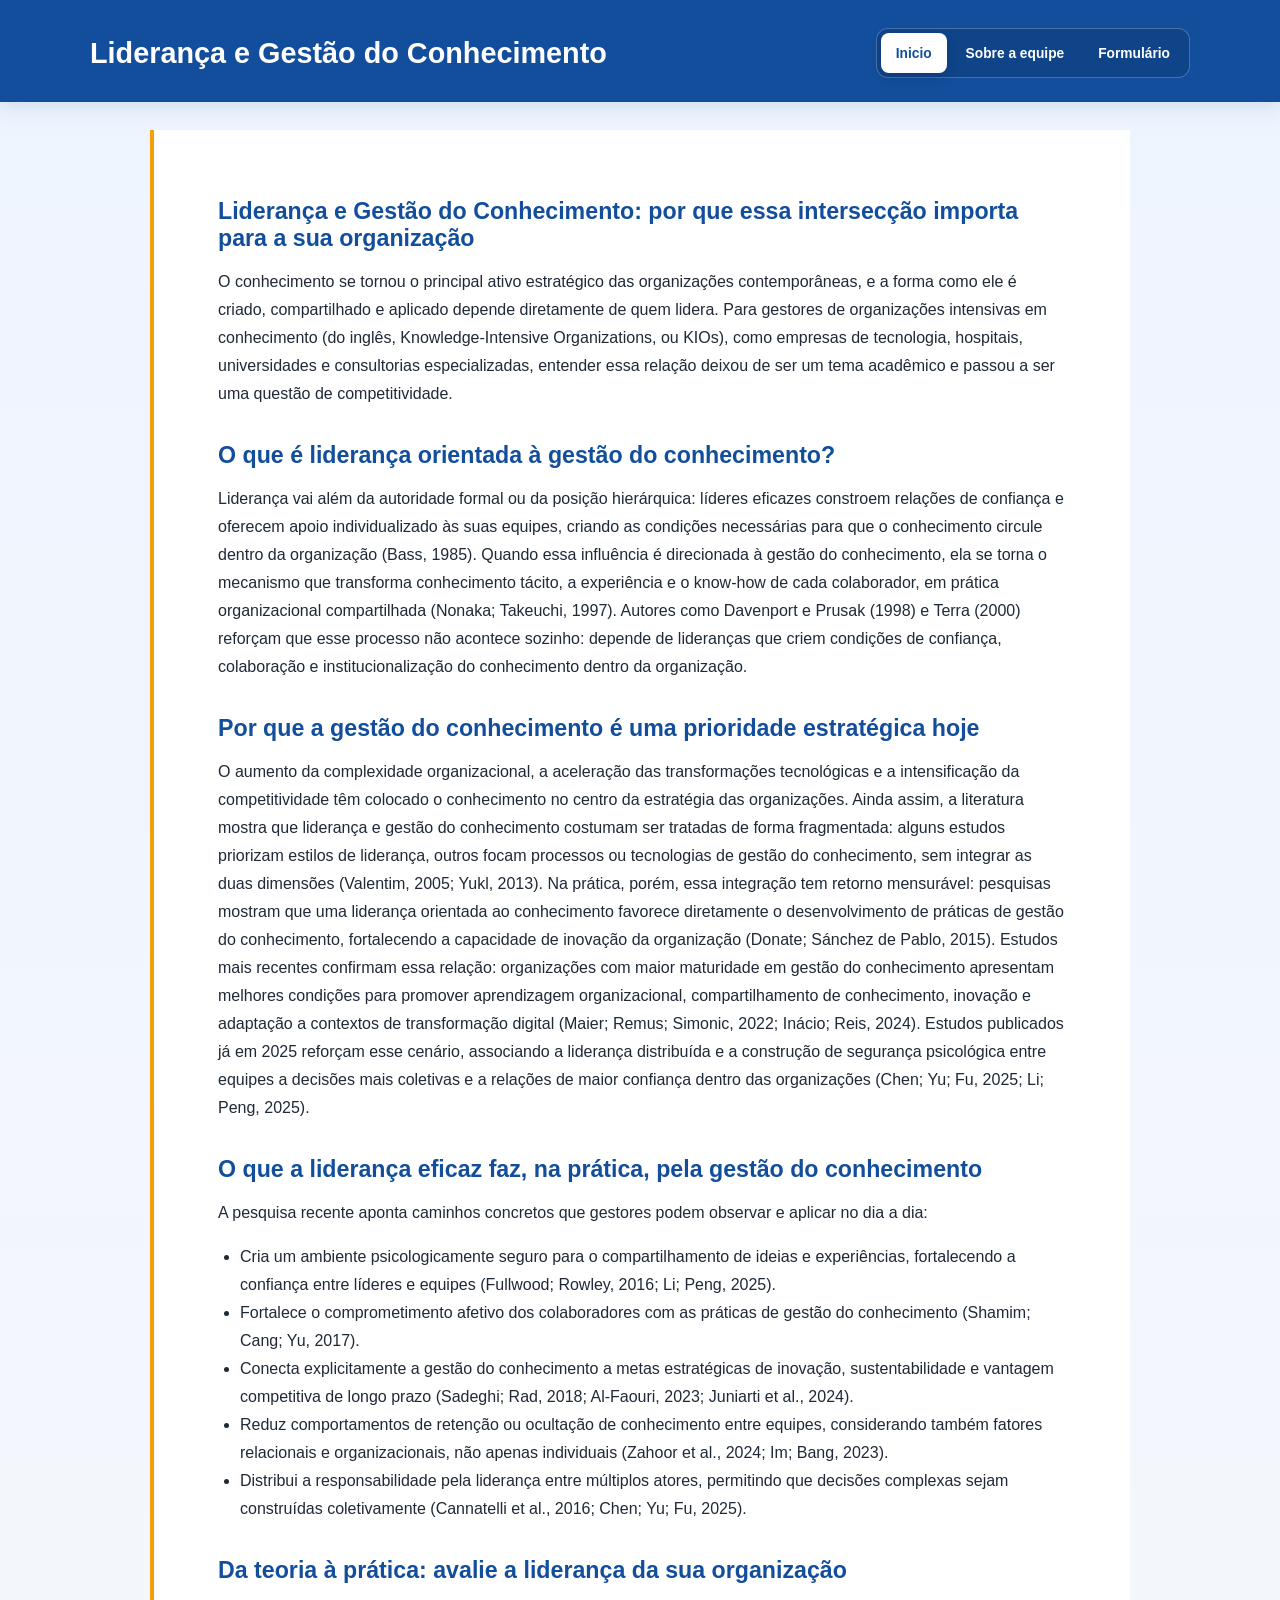
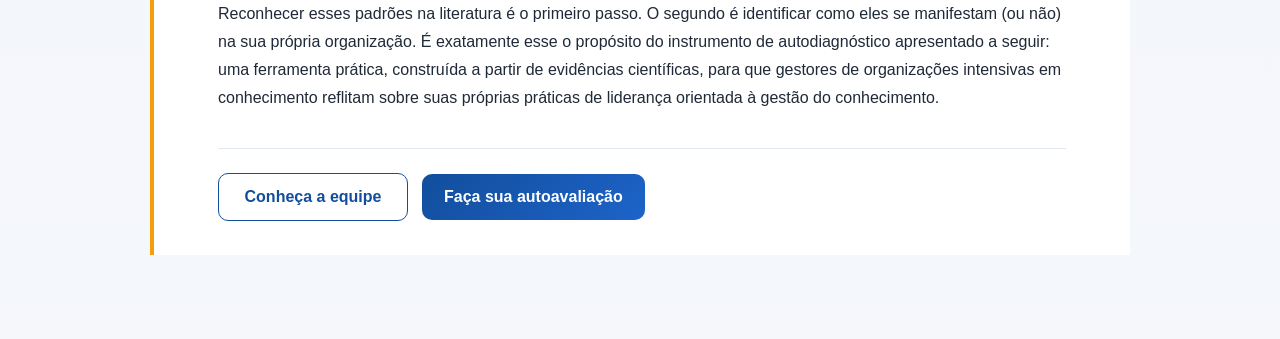
==== templates/project.html @ 9eaa8d9c "feat(app): adicionar páginas de equipe e projeto, incluir imagens e atualizar estrutura do HTML" ====
<!DOCTYPE html>
<html lang="pt-BR">
  <head>
    <meta charset="UTF-8" />
    <meta name="viewport" content="width=device-width, initial-scale=1.0" />
    <title>Inicio | Autodiagnóstico de Liderança</title>
    <link rel="stylesheet" href="/static/style.css" />
  </head>
  <body class="context-page">
    <header class="topbar">
      <div class="container topbar-row">
        <div>
          <h1>Liderança e Gestão do Conhecimento</h1>
        </div>
        <nav class="page-nav">
          <a href="/projeto" aria-current="page">Inicio</a>
          <a href="/equipe">Sobre a equipe</a>
          <a href="/autodiagnostico">Formulário</a>
        </nav>
      </div>
    </header>
    <main class="container content-main">
      <article class="content-article project-content">
        <h2>Liderança e Gestão do Conhecimento: por que essa intersecção importa para a sua organização</h2>
        <p>O conhecimento se tornou o principal ativo estratégico das organizações contemporâneas, e a forma como ele é criado, compartilhado e aplicado depende diretamente de quem lidera. Para gestores de organizações intensivas em conhecimento (do inglês, Knowledge-Intensive Organizations, ou KIOs), como empresas de tecnologia, hospitais, universidades e consultorias especializadas, entender essa relação deixou de ser um tema acadêmico e passou a ser uma questão de competitividade.</p>
        <h2>O que é liderança orientada à gestão do conhecimento?</h2>
        <p>Liderança vai além da autoridade formal ou da posição hierárquica: líderes eficazes constroem relações de confiança e oferecem apoio individualizado às suas equipes, criando as condições necessárias para que o conhecimento circule dentro da organização (Bass, 1985). Quando essa influência é direcionada à gestão do conhecimento, ela se torna o mecanismo que transforma conhecimento tácito, a experiência e o know-how de cada colaborador, em prática organizacional compartilhada (Nonaka; Takeuchi, 1997). Autores como Davenport e Prusak (1998) e Terra (2000) reforçam que esse processo não acontece sozinho: depende de lideranças que criem condições de confiança, colaboração e institucionalização do conhecimento dentro da organização.</p>
        <h2>Por que a gestão do conhecimento é uma prioridade estratégica hoje</h2>
        <p>O aumento da complexidade organizacional, a aceleração das transformações tecnológicas e a intensificação da competitividade têm colocado o conhecimento no centro da estratégia das organizações. Ainda assim, a literatura mostra que liderança e gestão do conhecimento costumam ser tratadas de forma fragmentada: alguns estudos priorizam estilos de liderança, outros focam processos ou tecnologias de gestão do conhecimento, sem integrar as duas dimensões (Valentim, 2005; Yukl, 2013). Na prática, porém, essa integração tem retorno mensurável: pesquisas mostram que uma liderança orientada ao conhecimento favorece diretamente o desenvolvimento de práticas de gestão do conhecimento, fortalecendo a capacidade de inovação da organização (Donate; Sánchez de Pablo, 2015). Estudos mais recentes confirmam essa relação: organizações com maior maturidade em gestão do conhecimento apresentam melhores condições para promover aprendizagem organizacional, compartilhamento de conhecimento, inovação e adaptação a contextos de transformação digital (Maier; Remus; Simonic, 2022; Inácio; Reis, 2024). Estudos publicados já em 2025 reforçam esse cenário, associando a liderança distribuída e a construção de segurança psicológica entre equipes a decisões mais coletivas e a relações de maior confiança dentro das organizações (Chen; Yu; Fu, 2025; Li; Peng, 2025).</p>
        <h2>O que a liderança eficaz faz, na prática, pela gestão do conhecimento</h2>
        <p>A pesquisa recente aponta caminhos concretos que gestores podem observar e aplicar no dia a dia:</p>
        <ul>
          <li>Cria um ambiente psicologicamente seguro para o compartilhamento de ideias e experiências, fortalecendo a confiança entre líderes e equipes (Fullwood; Rowley, 2016; Li; Peng, 2025).</li>
          <li>Fortalece o comprometimento afetivo dos colaboradores com as práticas de gestão do conhecimento (Shamim; Cang; Yu, 2017).</li>
          <li>Conecta explicitamente a gestão do conhecimento a metas estratégicas de inovação, sustentabilidade e vantagem competitiva de longo prazo (Sadeghi; Rad, 2018; Al-Faouri, 2023; Juniarti et al., 2024).</li>
          <li>Reduz comportamentos de retenção ou ocultação de conhecimento entre equipes, considerando também fatores relacionais e organizacionais, não apenas individuais (Zahoor et al., 2024; Im; Bang, 2023).</li>
          <li>Distribui a responsabilidade pela liderança entre múltiplos atores, permitindo que decisões complexas sejam construídas coletivamente (Cannatelli et al., 2016; Chen; Yu; Fu, 2025).</li>
        </ul>
        <h2>Da teoria à prática: avalie a liderança da sua organização</h2>
        <p>Reconhecer esses padrões na literatura é o primeiro passo. O segundo é identificar como eles se manifestam (ou não) na sua própria organização. É exatamente esse o propósito do instrumento de autodiagnóstico apresentado a seguir: uma ferramenta prática, construída a partir de evidências científicas, para que gestores de organizações intensivas em conhecimento reflitam sobre suas próprias práticas de liderança orientada à gestão do conhecimento.</p>
        <div class="page-actions">
          <a class="btn-secondary" href="/equipe">Conheça a equipe</a>
          <a class="btn-submit" href="/autodiagnostico">Faça sua autoavaliação</a>
        </div>
      </article>
    </main>
  </body>
</html>
---- static/style.css ----
:root {
  --bg: #f5f7fb;
  --panel: #ffffff;
  --primary: #124e9c;
  --primary-soft: #eaf2ff;
  --accent: #f59e0b;
  --text: #1f2937;
  --muted: #6b7280;
  --line: #dfe7f3;
}

* {
  box-sizing: border-box;
}

body {
  margin: 0;
  font-family: Arial, Helvetica, sans-serif;
  background: linear-gradient(180deg, #eef4ff 0%, var(--bg) 100%);
  color: var(--text);
}

.container {
  width: min(1100px, calc(100% - 32px));
  margin: 0 auto;
}

.topbar {
  background: var(--primary);
  color: #fff;
  padding: 28px 0 24px;
  box-shadow: 0 4px 20px rgba(18, 78, 156, 0.15);
}

.topbar h1 {
  margin: 0;
  font-size: clamp(1.8rem, 2vw, 2.5rem);
}

main {
  padding: 28px 0 60px;
}

.card {
  background: var(--panel);
  border: 1px solid var(--line);
  border-radius: 18px;
  box-shadow: 0 10px 30px rgba(15, 23, 42, 0.04);
  padding: 24px;
  margin-bottom: 24px;
}

.intro p {
  margin: 0 0 12px;
  line-height: 1.6;
  color: var(--text);
}

.dimension-block {
  padding: 26px 24px;
  border-top: 4px solid var(--primary);
}

.dimension-header {
  display: flex;
  justify-content: space-between;
  align-items: center;
  gap: 16px;
  margin-bottom: 20px;
  border-bottom: 1px solid var(--line);
  padding-bottom: 14px;
}

.dimension-header h2 {
  margin: 0;
  font-size: 1.25rem;
}

.scale-legend {
  display: flex;
  flex-wrap: wrap;
  align-items: center;
  gap: 8px 12px;
  background: var(--primary-soft);
  border: 1px solid var(--line);
  border-radius: 12px;
  padding: 12px 16px;
  margin-bottom: 22px;
  color: var(--text);
  font-size: 0.92rem;
}

.scale-legend strong {
  color: var(--primary);
}

.scale-legend span {
  white-space: nowrap;
}

.score-badge {
  background: var(--primary-soft);
  color: var(--primary);
  border-radius: 999px;
  padding: 8px 12px;
  font-weight: 700;
  font-size: 0.82rem;
}

.question-item {
  min-width: 0;
  margin: 0;
  border: 0;
  border-bottom: 1px solid var(--line);
  display: grid;
  grid-template-columns: minmax(0, 1.6fr) minmax(240px, 0.9fr);
  gap: 18px;
  align-items: center;
  padding: 16px 0;
  border-bottom: 1px solid var(--line);
}

.question-item:last-child {
  border-bottom: 0;
}

.options label {
  position: relative;
  display: flex;
  width: 100%;
  min-height: 68px;
  padding: 8px 6px;
  line-height: 1.3;
  flex-direction: column;
  align-items: center;
  justify-content: center;
  gap: 6px;
  border: 1px solid #d6e0ef;
  border-radius: 12px;
  background: linear-gradient(180deg, #ffffff 0%, #f7faff 100%);
  cursor: pointer;
  transition: border-color 0.2s ease, background 0.2s ease, transform 0.2s ease, box-shadow 0.2s ease;
}

.options {
  display: grid;
  grid-template-columns: repeat(5, minmax(0, 1fr));
  gap: 8px;
}

.options label:has(input:checked) {
  border-color: var(--primary);
  background: var(--primary);
  color: white;
  box-shadow: 0 6px 14px rgba(18, 78, 156, 0.22);
}

.options label span {
  display: grid;
  place-items: center;
  width: 24px;
  height: 24px;
  border: 1px solid #b9cbe5;
  border-radius: 50%;
  background: #edf4ff;
  color: var(--primary);
  font-size: 0.85rem;
  font-weight: 800;
}

.options label:has(input:checked) span {
  border-color: rgba(255, 255, 255, 0.7);
  background: white;
  color: var(--primary);
}

.options label:has(input:checked) small {
  color: rgba(255, 255, 255, 0.88);
}

.options input {
  position: absolute;
  width: 1px;
  height: 1px;
  opacity: 0;
}

.options label:focus-within {
  outline: 3px solid rgba(245, 158, 11, 0.35);
  outline-offset: 2px;
}

.options label:hover {
  border-color: var(--primary);
  background: var(--primary-soft);
  transform: translateY(-2px);
  box-shadow: 0 5px 12px rgba(18, 78, 156, 0.1);
}

.options label:has(input:checked):hover {
  background: var(--primary);
}

.actions {
  display: flex;
  justify-content: center;
  margin-top: 18px;
}

.survey-progress {
  position: sticky;
  top: 12px;
  z-index: 5;
  margin: 0 0 24px;
  padding: 16px 18px;
  border: 1px solid var(--line);
  border-radius: 12px;
  background: rgba(255, 255, 255, 0.96);
  box-shadow: 0 8px 20px rgba(15, 23, 42, 0.08);
  backdrop-filter: blur(8px);
}

.progress-copy {
  display: flex;
  justify-content: space-between;
  gap: 16px;
  margin-bottom: 10px;
  font-size: 0.9rem;
}

.progress-copy span {
  color: var(--muted);
}

.progress-track {
  height: 8px;
  overflow: hidden;
  border-radius: 999px;
  background: var(--primary-soft);
}

.progress-track span {
  display: block;
  width: 0;
  height: 100%;
  border-radius: inherit;
  background: var(--accent);
  transition: width 0.2s ease;
}

button {
  border: none;
  background: linear-gradient(135deg, var(--primary), #1d63c9);
  color: white;
  font-size: 1rem;
  font-weight: 700;
  border-radius: 12px;
  padding: 14px 24px;
  cursor: pointer;
  transition: transform 0.15s ease;
}

button:hover {
  transform: translateY(-1px);
}

.btn-pdf {
  background: #0f766e;
}

.btn-history {
  background: #7c3aed;
}

.result-actions {
  display: flex;
  gap: 12px;
  align-items: center;
}

.results-header {
  display: flex;
  justify-content: space-between;
  align-items: center;
  gap: 16px;
  margin-bottom: 18px;
}

.results-grid {
  display: grid;
  grid-template-columns: repeat(auto-fit, minmax(220px, 1fr));
  gap: 18px;
}

.result-item {
  display: flex;
  flex-direction: column;
  gap: 6px;
  background: #f8fbff;
  border: 1px solid var(--line);
  border-radius: 12px;
  padding: 18px;
}

.result-item .label {
  font-size: 0.82rem;
  color: var(--muted);
}

.result-item strong {
  font-size: 1.7rem;
  color: var(--primary);
}

.result-item small {
  font-size: 0.85rem;
  color: #0f172a;
}

.recommendations ul {
  margin: 0;
  padding-left: 20px;
  display: grid;
  gap: 12px;
  line-height: 1.6;
}

.history-card {
  margin-top: 12px;
}

.hidden {
  display: none;
}

.history-list {
  display: grid;
  gap: 12px;
}

.history-item {
  border: 1px solid var(--line);
  border-radius: 12px;
  padding: 14px 16px;
  background: #f8fafc;
}

.history-date {
  font-weight: 700;
  margin-bottom: 8px;
  color: var(--primary);
}

/* Estilos para referências */
.referencia {
  display: block;
  font-size: 0.75rem;
  color: var(--muted);
  margin-top: 4px;
  font-style: italic;
}

/* Estilos para mensagens de erro */
.error-message {
  position: fixed;
  top: 20px;
  left: 50%;
  transform: translateX(-50%);
  background: #dc2626;
  color: white;
  padding: 16px 24px;
  border-radius: 8px;
  box-shadow: 0 4px 12px rgba(220, 38, 38, 0.3);
  z-index: 9999;
  font-weight: 500;
  animation: slideDown 0.3s ease-out;
}

@keyframes slideDown {
  from {
    opacity: 0;
    transform: translateX(-50%) translateY(-20px);
  }
  to {
    opacity: 1;
    transform: translateX(-50%) translateY(0);
  }
}

/* Melhorias responsivas */
@media (max-width: 768px) {
  .question-item {
    grid-template-columns: 1fr;
  }

  .options {
    grid-template-columns: repeat(5, 1fr);
    gap: 5px;
  }

  .options label {
    min-height: 62px;
    padding: 6px 3px;
    font-size: 0.78rem;
  }

  .options label small {
    font-size: 0.62rem;
  }

  .result-actions {
    flex-direction: column;
  }

  button {
    padding: 12px 20px;
    font-size: 0.95rem;
  }

  .results-grid {
    grid-template-columns: 1fr;
  }

  .dimension-header {
    flex-direction: column;
    align-items: flex-start;
  }
}

/* Classe para texto vazio */
.empty-history {
  text-align: center;
  color: var(--muted);
  padding: 20px;
  font-style: italic;
}

.history-item ul {
  margin: 0;
  padding-left: 18px;
  display: grid;
  gap: 6px;
}

.empty-history {
  margin: 0;
  color: var(--muted);
}

.print-report {
  display: none;
}

.print-report h1 {
  margin: 0 0 28px;
  color: #124e9c;
  font-size: 1.8rem;
}

.print-report canvas {
  display: block;
  width: 100%;
  max-width: 720px;
  height: auto;
  margin: 0 auto 28px;
}

.print-report .suggestion {
  border-bottom: 1px solid #dfe7f3;
  padding: 12px 0;
  page-break-inside: avoid;
}

.print-report .suggestion h3 {
  margin: 0 0 6px;
}

@media (max-width: 720px) {
  .question-item {
    grid-template-columns: 1fr;
  }

  .dimension-header,
  .results-header,
  .result-actions {
    flex-direction: column;
    align-items: flex-start;
  }
}

@media print {
  body {
    background: white;
  }

  .topbar,
  .survey-form,
  .results-panel,
  .recommendations,
  .history-card {
    display: none !important;
  }

  .content-main,
  .container,
  .form-session {
    width: 100%;
    max-width: none;
    margin: 0;
    padding: 0;
  }

  .print-report {
    display: block;
    color: #1f2937;
  }
}

.topbar-row {
  display: flex;
  justify-content: space-between;
  align-items: center;
  gap: 24px;
}

.eyebrow {
  margin: 0 0 8px;
  color: var(--accent);
  font-size: 0.76rem;
  font-weight: 800;
  letter-spacing: 0.08em;
  text-transform: uppercase;
}

.back-link {
  color: white;
  font-weight: 700;
  text-decoration: none;
  white-space: nowrap;
}

.page-nav {
  display: flex;
  flex-shrink: 0;
  gap: 4px;
  padding: 4px;
  border: 1px solid rgba(255, 255, 255, 0.24);
  border-radius: 12px;
  background: rgba(0, 0, 0, 0.12);
}

.page-nav a {
  display: inline-flex;
  align-items: center;
  justify-content: center;
  min-height: 40px;
  padding: 0 15px;
  border-radius: 8px;
  color: white;
  font-size: 0.86rem;
  font-weight: 700;
  text-decoration: none;
  transition: background 0.15s ease, color 0.15s ease, transform 0.15s ease;
}

.page-nav a:hover {
  background: rgba(255, 255, 255, 0.14);
  transform: translateY(-1px);
}

.page-nav a[aria-current="page"] {
  background: #fff;
  color: var(--primary);
  box-shadow: 0 4px 12px rgba(15, 23, 42, 0.16);
}

.session {
  padding: 48px 0;
  scroll-margin-top: 20px;
}

.session > h2 {
  margin: 0 0 24px;
  color: var(--primary);
  font-size: clamp(1.7rem, 4vw, 2.5rem);
}

.project-session {
  padding-top: 56px;
}

.project-session > .btn-submit {
  margin-top: 8px;
}

.page-actions {
  display: flex;
  flex-wrap: wrap;
  gap: 14px;
  align-items: center;
  margin-top: 36px;
  padding-top: 24px;
  border-top: 1px solid var(--line);
}

.page-actions a {
  min-width: 190px;
  padding: 14px 22px;
  border-radius: 10px;
  text-align: center;
  transition: transform 0.15s ease, box-shadow 0.15s ease;
}

.page-actions a:hover {
  transform: translateY(-2px);
  box-shadow: 0 8px 18px rgba(15, 23, 42, 0.12);
}

.section-lead {
  max-width: 680px;
  line-height: 1.7;
}

.team-session {
  border-top: 1px solid var(--line);
  border-bottom: 1px solid var(--line);
}

.team-grid {
  display: grid;
  gap: 20px;
  margin-top: 32px;
}

.team-member {
  display: grid;
  grid-template-columns: 150px minmax(0, 1fr);
  align-items: center;
  gap: 28px;
  padding: 28px;
  border: 1px solid var(--line);
  border-radius: 4px;
  background: var(--panel);
}

.team-member h3 {
  margin: 16px 0 4px;
  color: var(--primary);
}

.team-member h2 {
  margin: 0 0 6px;
  color: var(--primary);
  font-size: 1.45rem;
}

.team-member p {
  margin: 0;
  color: var(--muted);
}

.member-role {
  font-size: 1.05rem;
  margin-bottom: 18px !important;
}

.member-bio {
  max-width: 670px;
  line-height: 1.55;
}

[contenteditable="true"] {
  outline: 2px dashed transparent;
  outline-offset: 4px;
  transition: outline-color 0.15s ease;
}

[contenteditable="true"]:hover,
[contenteditable="true"]:focus {
  outline-color: var(--accent);
}

.portrait {
  display: grid;
  place-items: center;
  width: min(100%, 180px);
  aspect-ratio: 1;
  margin: 0;
  overflow: hidden;
  border: 2px dashed var(--primary);
  border-radius: 50%;
  background: var(--primary-soft);
  color: var(--primary);
  cursor: pointer;
  font-size: 0.85rem;
  font-weight: 700;
  text-align: center;
}

.member-social {
  display: flex;
  gap: 10px;
  margin-top: 20px;
}

.member-social a {
  display: inline-grid;
  place-items: center;
  width: 40px;
  height: 40px;
  border: 1px solid #7b8794;
  border-radius: 50%;
  color: #7b8794;
  font-size: 0.78rem;
  font-weight: 700;
  text-decoration: none;
  transition: background 0.15s ease, color 0.15s ease;
}

.member-social a:hover {
  background: var(--primary);
  border-color: var(--primary);
  color: white;
}

.portrait input {
  position: absolute;
  width: 1px;
  height: 1px;
  opacity: 0;
}

.portrait.has-image {
  border-style: solid;
  background-position: center;
  background-size: cover;
}

.portrait.has-image span {
  display: none;
}

.content-main {
  max-width: 980px;
}

.content-article {
  background: var(--panel);
  border-left: 4px solid var(--accent);
  padding: 34px clamp(22px, 5vw, 64px);
  margin-bottom: 24px;
}

.content-article h2 {
  margin: 34px 0 12px;
  color: var(--primary);
  font-size: 1.45rem;
}

.content-article p,
.content-article li {
  line-height: 1.75;
}

.content-article ul {
  padding-left: 22px;
}

.cta-wrap {
  margin: 38px 0 0;
  text-align: center;
}

.btn-submit {
  display: inline-block;
  background: linear-gradient(135deg, var(--primary), #1d63c9);
  color: white;
  font-weight: 700;
  text-decoration: none;
}

button:disabled {
  cursor: not-allowed;
  opacity: 0.5;
  transform: none;
}

.btn-secondary {
  background: transparent;
  border: 1px solid var(--primary);
  color: var(--primary);
  font-weight: 700;
  text-decoration: none;
}

.question-item legend {
  display: block;
  width: 100%;
  line-height: 1.55;
}

.question-item legend small {
  display: block;
  margin-top: 8px;
  color: var(--muted);
  font-size: 0.78rem;
  font-style: italic;
  font-weight: normal;
}

.results-layout {
  display: grid;
  grid-template-columns: minmax(0, 1fr) minmax(320px, 0.9fr);
  align-items: center;
  gap: 24px;
}

.radar-wrap {
  min-width: 0;
  text-align: center;
}

.radar-wrap canvas {
  display: block;
  width: 100%;
  height: auto;
}

.notice {
  margin-top: 20px;
  border-left: 4px solid var(--accent);
  background: #fff7e8;
  padding: 16px 18px;
  line-height: 1.6;
}

.notice p {
  margin-bottom: 0;
}

.suggestion {
  border-top: 1px solid var(--line);
  padding: 18px 0;
}

.suggestion h3 {
  margin: 0 0 8px;
  color: var(--primary);
  font-size: 1rem;
}

.suggestion p {
  margin: 0;
  line-height: 1.6;
}

.references-block {
  margin: 24px 0 48px;
  background: var(--panel);
  border: 1px solid var(--line);
  padding: 18px 22px;
}

.references-block summary {
  color: var(--primary);
  cursor: pointer;
  font-weight: 800;
}

.references-block ol {
  display: grid;
  gap: 10px;
  line-height: 1.5;
  padding-left: 22px;
}

@media (max-width: 720px) {
  .topbar-row,
  .results-layout {
    display: block;
  }

  .page-nav {
    width: 100%;
    margin-top: 18px;
  }

  .page-nav a {
    flex: 1;
    padding: 0 8px;
    font-size: 0.8rem;
  }

  .back-link {
    display: inline-block;
    margin-top: 18px;
  }

  .radar-wrap {
    margin-top: 24px;
  }

  .team-grid {
    grid-template-columns: 1fr;
  }

  .team-member {
    grid-template-columns: 1fr;
    gap: 20px;
  }

  .portrait {
    margin: 0 auto;
  }
}
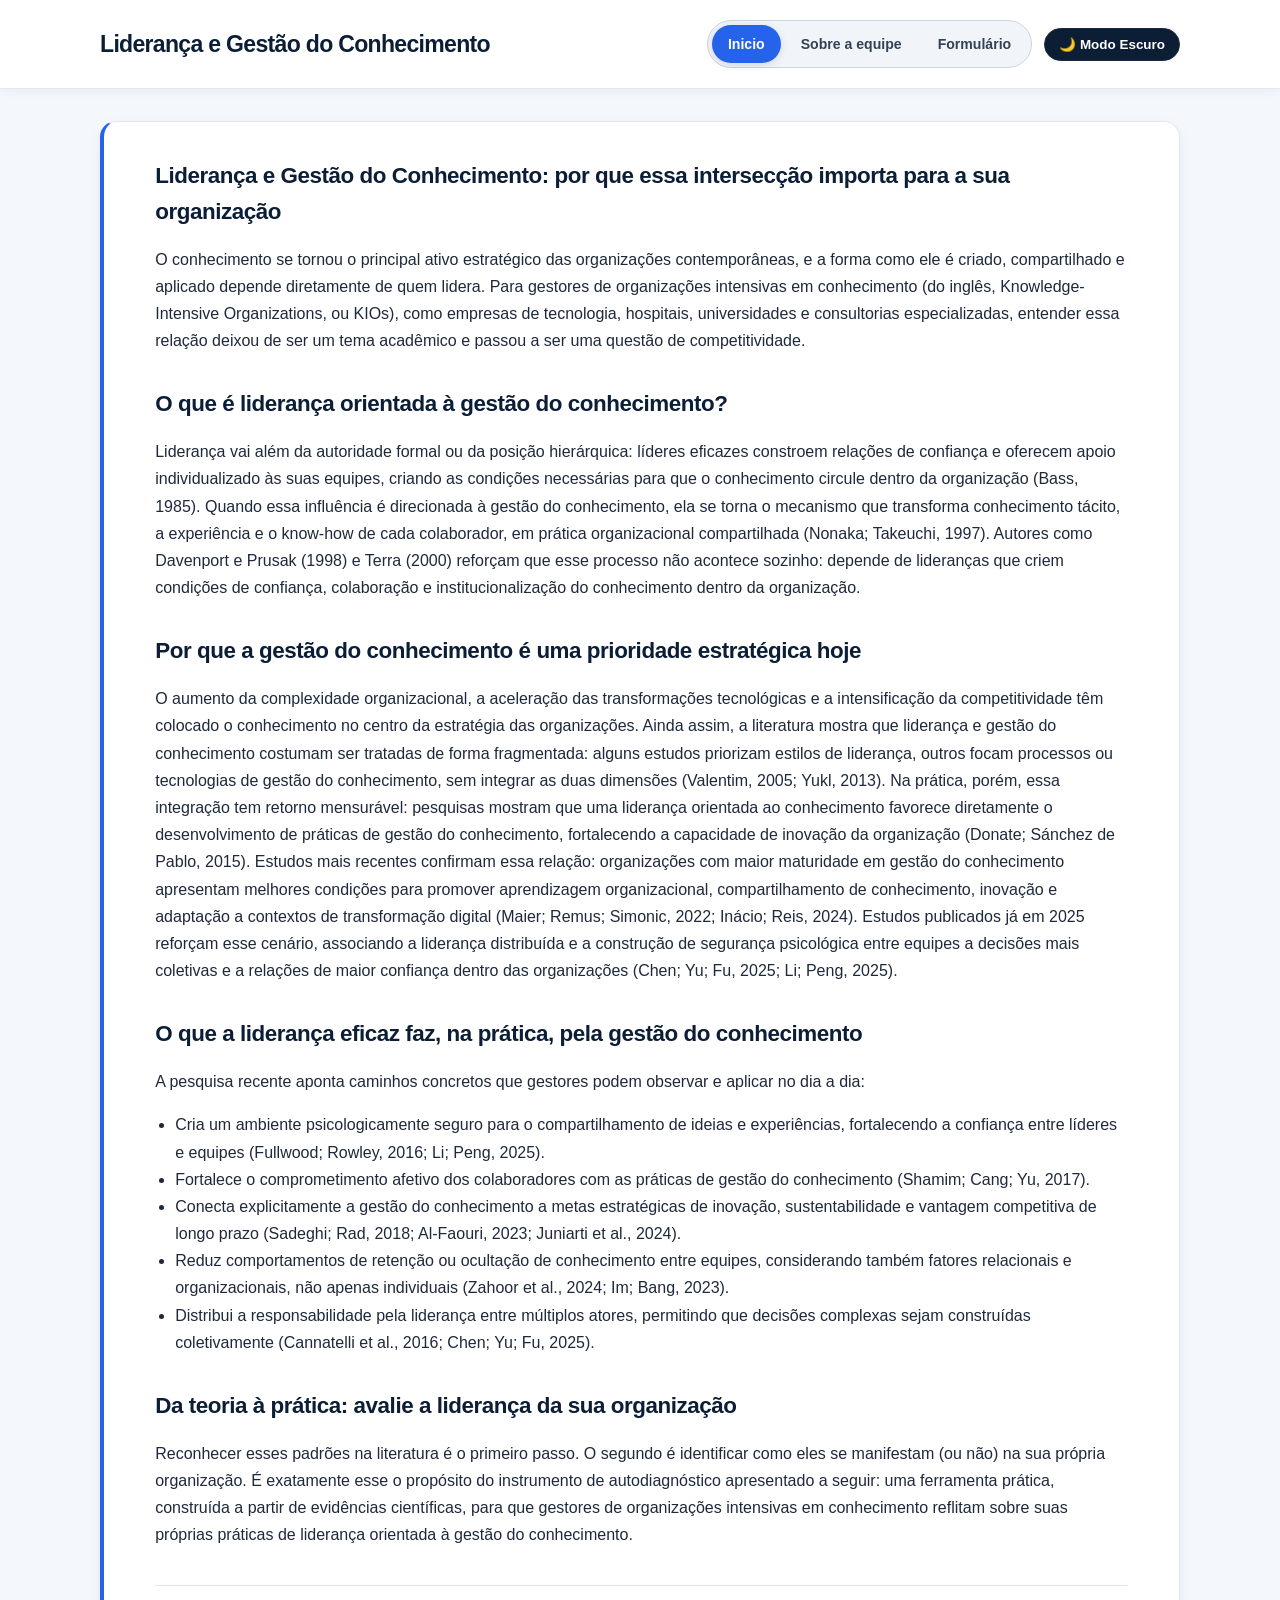
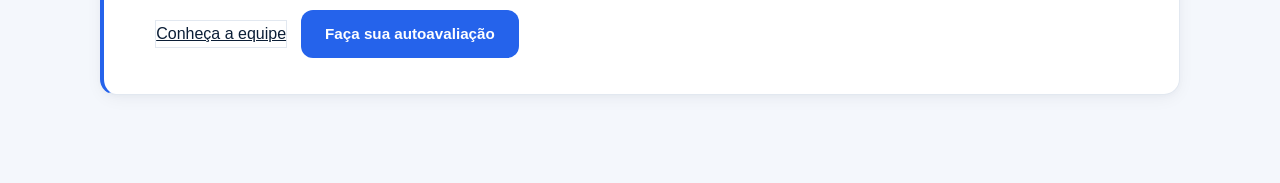
==== commit c4b33ec0: "feat: implement site-wide theme toggle and add UI documentation for styling and templates" ====
--- a/templates/project.html
+++ b/templates/project.html
@@ -4,7 +4,19 @@
     <meta charset="UTF-8" />
     <meta name="viewport" content="width=device-width, initial-scale=1.0" />
     <title>Inicio | Autodiagnóstico de Liderança</title>
+    <link rel="preconnect" href="https://fonts.googleapis.com">
+    <link rel="preconnect" href="https://fonts.gstatic.com" crossorigin>
     <link rel="stylesheet" href="/static/style.css" />
+    <script>
+      (function() {
+        var savedTheme = localStorage.getItem('theme');
+        if (savedTheme) {
+          document.documentElement.setAttribute('data-theme', savedTheme);
+        } else if (window.matchMedia && window.matchMedia('(prefers-color-scheme: dark)').matches) {
+          document.documentElement.setAttribute('data-theme', 'dark');
+        }
+      })();
+    </script>
   </head>
   <body class="context-page">
     <header class="topbar">
@@ -12,11 +24,14 @@
         <div>
           <h1>Liderança e Gestão do Conhecimento</h1>
         </div>
-        <nav class="page-nav">
-          <a href="/projeto" aria-current="page">Inicio</a>
-          <a href="/equipe">Sobre a equipe</a>
-          <a href="/autodiagnostico">Formulário</a>
-        </nav>
+        <div class="topbar-actions">
+          <nav class="page-nav">
+            <a href="/inicio" aria-current="page">Inicio</a>
+            <a href="/equipe">Sobre a equipe</a>
+            <a href="/formulario">Formulário</a>
+          </nav>
+          <button id="themeToggle" class="theme-toggle" type="button" aria-label="Alternar tema">🌙 Modo Escuro</button>
+        </div>
       </div>
     </header>
     <main class="container content-main">
@@ -40,9 +55,10 @@
         <p>Reconhecer esses padrões na literatura é o primeiro passo. O segundo é identificar como eles se manifestam (ou não) na sua própria organização. É exatamente esse o propósito do instrumento de autodiagnóstico apresentado a seguir: uma ferramenta prática, construída a partir de evidências científicas, para que gestores de organizações intensivas em conhecimento reflitam sobre suas próprias práticas de liderança orientada à gestão do conhecimento.</p>
         <div class="page-actions">
           <a class="btn-secondary" href="/equipe">Conheça a equipe</a>
-          <a class="btn-submit" href="/autodiagnostico">Faça sua autoavaliação</a>
+          <a class="btn-submit" href="/formulario">Faça sua autoavaliação</a>
         </div>
       </article>
     </main>
+    <script src="/static/js/team.js"></script>
   </body>
 </html>
--- a/static/style.css
+++ b/static/style.css
@@ -1,12 +1,115 @@
+/* ==========================================================================
+   Design System: Autodiagnóstico de Liderança em Gestão do Conhecimento
+   Tema: Azul Elegante (Modo Claro & Modo Escuro)
+   Tipografia: Plus Jakarta Sans & Inter
+   ========================================================================== */
+
+/* --------------------------------------------------------------------------
+   Tokens & Variáveis de Cores (Modo Claro Padrão)
+   -------------------------------------------------------------------------- */
 :root {
-  --bg: #f5f7fb;
+  --bg: #f4f7fc;
   --panel: #ffffff;
-  --primary: #124e9c;
-  --primary-soft: #eaf2ff;
-  --accent: #f59e0b;
-  --text: #1f2937;
-  --muted: #6b7280;
-  --line: #dfe7f3;
+  --topbar-bg: #ffffff;
+  --topbar-text: #0b1e36;
+  --topbar-border: #e2e8f0;
+  
+  --nav-bg: #f1f5f9;
+  --nav-border: #cbd5e1;
+  --nav-text: #334155;
+  --nav-hover: #e2e8f0;
+  --nav-active-bg: #2563eb;
+  --nav-active-text: #ffffff;
+  
+  --toggle-bg: #0b1e36;
+  --toggle-border: #1e293b;
+  --toggle-text: #ffffff;
+  --toggle-hover: #1e3a8a;
+  
+  --primary: #0b1e36;
+  --primary-accent: #2563eb;
+  --primary-hover: #1d4ed8;
+  --primary-soft: #eff6ff;
+  
+  --accent: #2563eb;
+  --accent-hover: #1d4ed8;
+  --accent-soft: #ebf2ff;
+  
+  --text: #1e293b;
+  --muted: #64748b;
+  --line: #e2e8f0;
+  
+  --input-bg: #ffffff;
+  --input-hover: #eff6ff;
+  --input-checked-bg: #2563eb;
+  --input-checked-text: #ffffff;
+  
+  --notice-bg: #eff6ff;
+  --notice-border: #2563eb;
+
+  --font-heading: 'Plus Jakarta Sans', -apple-system, BlinkMacSystemFont, 'Segoe UI', Roboto, sans-serif;
+  --font-body: 'Inter', -apple-system, BlinkMacSystemFont, 'Segoe UI', Roboto, sans-serif;
+
+  --radius-lg: 16px;
+  --radius-md: 12px;
+  --radius-sm: 8px;
+  --radius-pill: 9999px;
+
+  --shadow-sm: 0 1px 3px 0 rgba(11, 30, 54, 0.05);
+  --shadow-card: 0 4px 18px -2px rgba(11, 30, 54, 0.06), 0 2px 6px -1px rgba(11, 30, 54, 0.03);
+  --shadow-hover: 0 12px 24px -4px rgba(11, 30, 54, 0.12);
+  --shadow-topbar: 0 2px 10px 0 rgba(11, 30, 54, 0.05);
+  --shadow-sticky: 0 8px 20px -4px rgba(11, 30, 54, 0.08);
+}
+
+/* --------------------------------------------------------------------------
+   Tokens & Variáveis de Cores (Modo Escuro)
+   -------------------------------------------------------------------------- */
+[data-theme="dark"] {
+  --bg: #091322;
+  --panel: #112238;
+  --topbar-bg: #060e1a;
+  --topbar-text: #f1f5f9;
+  --topbar-border: rgba(255, 255, 255, 0.08);
+  
+  --nav-bg: rgba(255, 255, 255, 0.06);
+  --nav-border: rgba(255, 255, 255, 0.15);
+  --nav-text: rgba(255, 255, 255, 0.85);
+  --nav-hover: rgba(255, 255, 255, 0.14);
+  --nav-active-bg: #ffffff;
+  --nav-active-text: #0b1e36;
+  
+  --toggle-bg: rgba(255, 255, 255, 0.12);
+  --toggle-border: rgba(255, 255, 255, 0.2);
+  --toggle-text: #ffffff;
+  --toggle-hover: rgba(255, 255, 255, 0.22);
+  
+  --primary: #f1f5f9;
+  --primary-accent: #3b82f6;
+  --primary-hover: #60a5fa;
+  --primary-soft: #172c47;
+  
+  --accent: #3b82f6;
+  --accent-hover: #60a5fa;
+  --accent-soft: #142843;
+  
+  --text: #cbd5e1;
+  --muted: #94a3b8;
+  --line: rgba(255, 255, 255, 0.1);
+  
+  --input-bg: #172c47;
+  --input-hover: #1e3a5f;
+  --input-checked-bg: #2563eb;
+  --input-checked-text: #ffffff;
+  
+  --notice-bg: #132a48;
+  --notice-border: #3b82f6;
+
+  --shadow-sm: 0 2px 6px 0 rgba(0, 0, 0, 0.2);
+  --shadow-card: 0 10px 30px -5px rgba(0, 0, 0, 0.35);
+  --shadow-hover: 0 16px 32px -4px rgba(0, 0, 0, 0.5);
+  --shadow-topbar: 0 4px 20px 0 rgba(0, 0, 0, 0.4);
+  --shadow-sticky: 0 8px 24px 0 rgba(0, 0, 0, 0.35);
 }
 
 * {
@@ -15,50 +118,221 @@
 
 body {
   margin: 0;
-  font-family: Arial, Helvetica, sans-serif;
-  background: linear-gradient(180deg, #eef4ff 0%, var(--bg) 100%);
+  font-family: var(--font-body);
+  background: var(--bg);
   color: var(--text);
+  line-height: 1.6;
+  -webkit-font-smoothing: antialiased;
+  -moz-osx-font-smoothing: grayscale;
+  transition: background-color 0.25s ease, color 0.25s ease;
+}
+
+h1, h2, h3, h4, h5, h6 {
+  font-family: var(--font-heading);
+  color: var(--primary);
+  font-weight: 700;
+  letter-spacing: -0.02em;
 }
 
 .container {
-  width: min(1100px, calc(100% - 32px));
+  width: min(1080px, calc(100% - 32px));
   margin: 0 auto;
 }
 
+/* --------------------------------------------------------------------------
+   Topbar, Navegação & Toggle de Tema
+   -------------------------------------------------------------------------- */
 .topbar {
-  background: var(--primary);
-  color: #fff;
-  padding: 28px 0 24px;
-  box-shadow: 0 4px 20px rgba(18, 78, 156, 0.15);
+  background: var(--topbar-bg);
+  color: var(--topbar-text);
+  padding: 20px 0;
+  box-shadow: var(--shadow-topbar);
+  border-bottom: 1px solid var(--topbar-border);
+  transition: background-color 0.25s ease, border-color 0.25s ease, color 0.25s ease;
+}
+
+.topbar-row {
+  display: flex;
+  justify-content: space-between;
+  align-items: center;
+  gap: 20px;
 }
 
 .topbar h1 {
   margin: 0;
-  font-size: clamp(1.8rem, 2vw, 2.5rem);
-}
-
+  color: var(--topbar-text);
+  font-size: clamp(1.25rem, 1.8vw, 1.85rem);
+  font-weight: 800;
+  letter-spacing: -0.03em;
+  transition: color 0.25s ease;
+  white-space: nowrap;
+  overflow: hidden;
+  text-overflow: ellipsis;
+  flex: 1 1 auto;
+  min-width: 0;
+}
+
+.topbar-actions {
+  display: flex;
+  align-items: center;
+  gap: 12px;
+  flex-shrink: 0;
+}
+
+.page-nav {
+  display: flex;
+  flex-shrink: 0;
+  gap: 4px;
+  padding: 4px;
+  border: 1px solid var(--nav-border);
+  border-radius: var(--radius-pill);
+  background: var(--nav-bg);
+  transition: background-color 0.25s ease, border-color 0.25s ease;
+}
+
+.page-nav a {
+  display: inline-flex;
+  align-items: center;
+  justify-content: center;
+  min-height: 38px;
+  padding: 0 16px;
+  border-radius: var(--radius-pill);
+  color: var(--nav-text);
+  font-family: var(--font-heading);
+  font-size: 0.88rem;
+  font-weight: 600;
+  text-decoration: none;
+  transition: background 0.15s ease, color 0.15s ease;
+  white-space: nowrap;
+}
+
+.page-nav a:hover {
+  background: var(--nav-hover);
+}
+
+.page-nav a[aria-current="page"] {
+  background: var(--nav-active-bg);
+  color: var(--nav-active-text);
+  box-shadow: 0 2px 8px rgba(0, 0, 0, 0.12);
+}
+
+/* Botão Alternador de Tema */
+.theme-toggle {
+  display: inline-flex;
+  align-items: center;
+  justify-content: center;
+  min-width: 135px;
+  gap: 8px;
+  background: var(--toggle-bg);
+  border: 1px solid var(--toggle-border);
+  color: var(--toggle-text);
+  font-family: var(--font-heading);
+  font-size: 0.84rem;
+  font-weight: 600;
+  padding: 8px 14px;
+  border-radius: var(--radius-pill);
+  cursor: pointer;
+  transition: background 0.15s ease, transform 0.15s ease, border-color 0.15s ease;
+  user-select: none;
+  white-space: nowrap;
+  flex-shrink: 0;
+}
+
+.theme-toggle:hover {
+  background: var(--toggle-hover);
+  transform: translateY(-1px);
+}
+
+/* --------------------------------------------------------------------------
+   Layout & Cards de Conteúdo
+   -------------------------------------------------------------------------- */
 main {
-  padding: 28px 0 60px;
+  padding: 32px 0 64px;
 }
 
 .card {
   background: var(--panel);
   border: 1px solid var(--line);
-  border-radius: 18px;
-  box-shadow: 0 10px 30px rgba(15, 23, 42, 0.04);
-  padding: 24px;
+  border-radius: var(--radius-lg);
+  box-shadow: var(--shadow-card);
+  padding: 28px;
   margin-bottom: 24px;
+  transition: background-color 0.25s ease, border-color 0.25s ease, box-shadow 0.2s ease, transform 0.2s ease;
+}
+
+.card:hover {
+  box-shadow: var(--shadow-hover);
 }
 
 .intro p {
-  margin: 0 0 12px;
-  line-height: 1.6;
+  margin: 0 0 14px;
+  line-height: 1.7;
   color: var(--text);
+  font-size: 1rem;
+}
+
+.eyebrow {
+  margin: 0 0 6px;
+  color: var(--accent);
+  font-family: var(--font-heading);
+  font-size: 0.78rem;
+  font-weight: 800;
+  letter-spacing: 0.08em;
+  text-transform: uppercase;
+}
+
+/* --------------------------------------------------------------------------
+   Formulário de Avaliação e Escala Likert
+   -------------------------------------------------------------------------- */
+.survey-progress {
+  position: sticky;
+  top: 16px;
+  z-index: 10;
+  margin: 0 0 28px;
+  padding: 16px 20px;
+  border: 1px solid var(--line);
+  border-radius: var(--radius-md);
+  background: var(--panel);
+  box-shadow: var(--shadow-sticky);
+  backdrop-filter: blur(12px);
+  transition: background-color 0.25s ease, border-color 0.25s ease;
+}
+
+.progress-copy {
+  display: flex;
+  justify-content: space-between;
+  gap: 16px;
+  margin-bottom: 10px;
+  font-family: var(--font-heading);
+  font-size: 0.9rem;
+  font-weight: 700;
+  color: var(--primary);
+}
+
+.progress-copy span {
+  color: var(--muted);
+  font-weight: 600;
+}
+
+.progress-track {
+  height: 8px;
+  overflow: hidden;
+  border-radius: var(--radius-pill);
+  background: var(--line);
+}
+
+.progress-track span {
+  display: block;
+  width: 0;
+  height: 100%;
+  border-radius: inherit;
+  background: var(--accent);
+  transition: width 0.3s ease;
 }
 
 .dimension-block {
-  padding: 26px 24px;
-  border-top: 4px solid var(--primary);
+  padding: 28px;
+  border-top: 3px solid var(--accent);
 }
 
 .dimension-header {
@@ -74,24 +348,26 @@
 .dimension-header h2 {
   margin: 0;
   font-size: 1.25rem;
+  color: var(--primary);
 }
 
 .scale-legend {
   display: flex;
   flex-wrap: wrap;
   align-items: center;
-  gap: 8px 12px;
+  gap: 10px 14px;
   background: var(--primary-soft);
   border: 1px solid var(--line);
-  border-radius: 12px;
-  padding: 12px 16px;
-  margin-bottom: 22px;
+  border-radius: var(--radius-md);
+  padding: 12px 18px;
+  margin-bottom: 24px;
   color: var(--text);
-  font-size: 0.92rem;
+  font-size: 0.9rem;
 }
 
 .scale-legend strong {
-  color: var(--primary);
+  color: var(--accent);
+  font-family: var(--font-heading);
 }
 
 .scale-legend span {
@@ -99,12 +375,14 @@
 }
 
 .score-badge {
-  background: var(--primary-soft);
-  color: var(--primary);
-  border-radius: 999px;
-  padding: 8px 12px;
+  background: var(--accent-soft);
+  color: var(--accent);
+  border: 1px solid var(--line);
+  border-radius: var(--radius-pill);
+  padding: 4px 12px;
+  font-family: var(--font-heading);
   font-weight: 700;
-  font-size: 0.82rem;
+  font-size: 0.8rem;
 }
 
 .question-item {
@@ -113,33 +391,22 @@
   border: 0;
   border-bottom: 1px solid var(--line);
   display: grid;
-  grid-template-columns: minmax(0, 1.6fr) minmax(240px, 0.9fr);
-  gap: 18px;
-  align-items: center;
-  padding: 16px 0;
-  border-bottom: 1px solid var(--line);
+  grid-template-columns: minmax(0, 1.6fr) minmax(260px, 0.9fr);
+  gap: 20px;
+  align-items: center;
+  padding: 18px 0;
 }
 
 .question-item:last-child {
   border-bottom: 0;
 }
 
-.options label {
-  position: relative;
-  display: flex;
+.question-item legend {
+  display: block;
   width: 100%;
-  min-height: 68px;
-  padding: 8px 6px;
-  line-height: 1.3;
-  flex-direction: column;
-  align-items: center;
-  justify-content: center;
-  gap: 6px;
-  border: 1px solid #d6e0ef;
-  border-radius: 12px;
-  background: linear-gradient(180deg, #ffffff 0%, #f7faff 100%);
-  cursor: pointer;
-  transition: border-color 0.2s ease, background 0.2s ease, transform 0.2s ease, box-shadow 0.2s ease;
+  line-height: 1.6;
+  font-size: 0.96rem;
+  color: var(--text);
 }
 
 .options {
@@ -148,11 +415,23 @@
   gap: 8px;
 }
 
-.options label:has(input:checked) {
-  border-color: var(--primary);
-  background: var(--primary);
-  color: white;
-  box-shadow: 0 6px 14px rgba(18, 78, 156, 0.22);
+.options label {
+  position: relative;
+  display: flex;
+  width: 100%;
+  min-height: 64px;
+  padding: 8px 4px;
+  line-height: 1.3;
+  flex-direction: column;
+  align-items: center;
+  justify-content: center;
+  gap: 6px;
+  border: 1px solid var(--line);
+  border-radius: var(--radius-md);
+  background: var(--input-bg);
+  color: var(--text);
+  cursor: pointer;
+  transition: border-color 0.15s ease, background 0.15s ease, transform 0.15s ease;
 }
 
 .options label span {
@@ -160,22 +439,20 @@
   place-items: center;
   width: 24px;
   height: 24px;
-  border: 1px solid #b9cbe5;
+  border: 1px solid var(--line);
   border-radius: 50%;
-  background: #edf4ff;
+  background: var(--bg);
   color: var(--primary);
-  font-size: 0.85rem;
-  font-weight: 800;
-}
-
-.options label:has(input:checked) span {
-  border-color: rgba(255, 255, 255, 0.7);
-  background: white;
-  color: var(--primary);
-}
-
-.options label:has(input:checked) small {
-  color: rgba(255, 255, 255, 0.88);
+  font-family: var(--font-heading);
+  font-size: 0.82rem;
+  font-weight: 700;
+}
+
+.options label small {
+  font-size: 0.72rem;
+  color: var(--muted);
+  text-align: center;
+  font-weight: 500;
 }
 
 .options input {
@@ -185,194 +462,400 @@
   opacity: 0;
 }
 
-.options label:focus-within {
-  outline: 3px solid rgba(245, 158, 11, 0.35);
+.options label:hover {
+  border-color: var(--accent);
+  background: var(--input-hover);
+  transform: translateY(-1px);
+}
+
+.options label:has(input:checked) {
+  border-color: var(--input-checked-bg);
+  background: var(--input-checked-bg);
+  color: var(--input-checked-text);
+}
+
+.options label:has(input:checked) span {
+  border-color: #ffffff;
+  background: #ffffff;
+  color: var(--input-checked-bg);
+}
+
+.options label:has(input:checked) small {
+  color: rgba(255, 255, 255, 0.9);
+}
+
+.options label:focus-within,
+button:focus-visible,
+a:focus-visible {
+  outline: 2px solid var(--accent);
   outline-offset: 2px;
 }
 
-.options label:hover {
-  border-color: var(--primary);
+/* --------------------------------------------------------------------------
+   Botões & Ações
+   -------------------------------------------------------------------------- */
+.actions {
+  display: flex;
+  justify-content: center;
+  margin-top: 24px;
+}
+
+button, .btn-submit {
+  display: inline-flex;
+  align-items: center;
+  justify-content: center;
+  border: none;
+  background: var(--accent);
+  color: #ffffff;
+  font-family: var(--font-heading);
+  font-size: 0.95rem;
+  font-weight: 700;
+  border-radius: var(--radius-md);
+  padding: 12px 24px;
+  cursor: pointer;
+  transition: background 0.15s ease, transform 0.15s ease;
+  text-decoration: none;
+}
+
+button:hover, .btn-submit:hover {
+  background: var(--accent-hover);
+  transform: translateY(-1px);
+}
+
+button:active, .btn-submit:active {
+  transform: translateY(0);
+}
+
+button:disabled {
+  cursor: not-allowed;
+  opacity: 0.5;
+  transform: none;
+}
+
+.btn-secondary {
+  background: transparent;
+  border: 1px solid var(--line);
+  color: var(--primary);
+}
+
+.btn-secondary:hover {
   background: var(--primary-soft);
-  transform: translateY(-2px);
-  box-shadow: 0 5px 12px rgba(18, 78, 156, 0.1);
-}
-
-.options label:has(input:checked):hover {
-  background: var(--primary);
-}
-
-.actions {
-  display: flex;
-  justify-content: center;
-  margin-top: 18px;
-}
-
-.survey-progress {
-  position: sticky;
-  top: 12px;
-  z-index: 5;
-  margin: 0 0 24px;
-  padding: 16px 18px;
-  border: 1px solid var(--line);
-  border-radius: 12px;
-  background: rgba(255, 255, 255, 0.96);
-  box-shadow: 0 8px 20px rgba(15, 23, 42, 0.08);
-  backdrop-filter: blur(8px);
-}
-
-.progress-copy {
-  display: flex;
-  justify-content: space-between;
-  gap: 16px;
-  margin-bottom: 10px;
-  font-size: 0.9rem;
-}
-
-.progress-copy span {
-  color: var(--muted);
-}
-
-.progress-track {
-  height: 8px;
-  overflow: hidden;
-  border-radius: 999px;
-  background: var(--primary-soft);
-}
-
-.progress-track span {
-  display: block;
-  width: 0;
-  height: 100%;
-  border-radius: inherit;
-  background: var(--accent);
-  transition: width 0.2s ease;
-}
-
-button {
-  border: none;
-  background: linear-gradient(135deg, var(--primary), #1d63c9);
-  color: white;
-  font-size: 1rem;
-  font-weight: 700;
-  border-radius: 12px;
-  padding: 14px 24px;
-  cursor: pointer;
-  transition: transform 0.15s ease;
-}
-
-button:hover {
-  transform: translateY(-1px);
+  border-color: var(--line);
 }
 
 .btn-pdf {
   background: #0f766e;
 }
 
+.btn-pdf:hover {
+  background: #0d9488;
+}
+
 .btn-history {
-  background: #7c3aed;
+  background: #475569;
+}
+
+.btn-history:hover {
+  background: #334155;
 }
 
 .result-actions {
   display: flex;
   gap: 12px;
   align-items: center;
-}
-
+  margin-top: 20px;
+}
+
+.page-actions {
+  display: flex;
+  flex-wrap: wrap;
+  gap: 14px;
+  align-items: center;
+  margin-top: 36px;
+  padding-top: 24px;
+  border-top: 1px solid var(--line);
+}
+
+/* --------------------------------------------------------------------------
+   Resultados e Gráfico Radar
+   -------------------------------------------------------------------------- */
 .results-header {
   display: flex;
   justify-content: space-between;
   align-items: center;
   gap: 16px;
-  margin-bottom: 18px;
+  margin-bottom: 20px;
+}
+
+.results-layout {
+  display: grid;
+  grid-template-columns: minmax(0, 1fr) minmax(320px, 0.9fr);
+  align-items: center;
+  gap: 24px;
 }
 
 .results-grid {
   display: grid;
-  grid-template-columns: repeat(auto-fit, minmax(220px, 1fr));
-  gap: 18px;
+  grid-template-columns: repeat(auto-fit, minmax(190px, 1fr));
+  gap: 14px;
 }
 
 .result-item {
   display: flex;
   flex-direction: column;
-  gap: 6px;
-  background: #f8fbff;
-  border: 1px solid var(--line);
-  border-radius: 12px;
-  padding: 18px;
+  gap: 4px;
+  background: var(--bg);
+  border: 1px solid var(--line);
+  border-radius: var(--radius-md);
+  padding: 16px;
 }
 
 .result-item .label {
   font-size: 0.82rem;
   color: var(--muted);
+  font-weight: 500;
 }
 
 .result-item strong {
-  font-size: 1.7rem;
+  font-family: var(--font-heading);
+  font-size: 1.8rem;
+  color: var(--accent);
+  font-weight: 800;
+}
+
+.result-item small {
+  font-size: 0.84rem;
+  color: var(--text);
+  font-weight: 600;
+}
+
+.radar-wrap {
+  min-width: 0;
+  text-align: center;
+}
+
+.radar-wrap canvas {
+  display: block;
+  width: 100%;
+  height: auto;
+}
+
+.notice {
+  margin-top: 20px;
+  border-left: 4px solid var(--notice-border);
+  background: var(--notice-bg);
+  border-radius: 0 var(--radius-sm) var(--radius-sm) 0;
+  padding: 16px 18px;
+  line-height: 1.6;
+}
+
+.notice p {
+  margin-bottom: 0;
+}
+
+.suggestion {
+  border-top: 1px solid var(--line);
+  padding: 18px 0;
+}
+
+.suggestion h3 {
+  margin: 0 0 6px;
   color: var(--primary);
-}
-
-.result-item small {
-  font-size: 0.85rem;
-  color: #0f172a;
-}
-
-.recommendations ul {
+  font-size: 1rem;
+}
+
+.suggestion p {
+  margin: 0;
+  line-height: 1.6;
+  color: var(--muted);
+}
+
+/* --------------------------------------------------------------------------
+   Histórico Local
+   -------------------------------------------------------------------------- */
+.history-card {
+  margin-top: 24px;
+}
+
+.hidden {
+  display: none !important;
+}
+
+.history-list {
+  display: grid;
+  gap: 12px;
+}
+
+.history-item {
+  border: 1px solid var(--line);
+  border-radius: var(--radius-md);
+  padding: 16px;
+  background: var(--panel);
+}
+
+.history-date {
+  font-family: var(--font-heading);
+  font-weight: 700;
+  margin-bottom: 8px;
+  color: var(--accent);
+}
+
+.history-item ul {
   margin: 0;
   padding-left: 20px;
   display: grid;
-  gap: 12px;
+  gap: 6px;
+}
+
+.empty-history {
+  text-align: center;
+  color: var(--muted);
+  padding: 20px;
+  font-style: italic;
+}
+
+/* --------------------------------------------------------------------------
+   Página da Equipe & Artigos de Conteúdo
+   -------------------------------------------------------------------------- */
+.section-lead {
+  font-size: 1.05rem;
+  color: var(--muted);
+  margin-bottom: 24px;
+}
+
+.team-grid {
+  display: grid;
+  gap: 20px;
+  margin-top: 20px;
+}
+
+.team-member {
+  display: grid;
+  grid-template-columns: 130px minmax(0, 1fr);
+  align-items: center;
+  gap: 24px;
+  padding: 28px;
+  border: 1px solid var(--line);
+  border-radius: var(--radius-lg);
+  background: var(--panel);
+  box-shadow: var(--shadow-card);
+}
+
+.team-member h2 {
+  margin: 0 0 4px;
+  color: var(--primary);
+  font-size: 1.4rem;
+}
+
+.member-role {
+  font-family: var(--font-heading);
+  color: var(--accent);
+  font-weight: 700;
+  font-size: 0.92rem;
+  margin-bottom: 10px !important;
+}
+
+.member-bio {
+  color: var(--muted);
   line-height: 1.6;
-}
-
-.history-card {
-  margin-top: 12px;
-}
-
-.hidden {
+  font-size: 0.92rem;
+}
+
+.portrait {
+  display: grid;
+  place-items: center;
+  width: 120px;
+  height: 120px;
+  margin: 0 auto;
+  overflow: hidden;
+  border: 2px solid var(--line);
+  border-radius: 50%;
+  background: var(--bg);
+  color: var(--muted);
+}
+
+.portrait.has-image {
+  background-position: center;
+  background-size: cover;
+}
+
+.portrait.has-image span {
   display: none;
 }
 
-.history-list {
-  display: grid;
-  gap: 12px;
-}
-
-.history-item {
-  border: 1px solid var(--line);
-  border-radius: 12px;
-  padding: 14px 16px;
-  background: #f8fafc;
-}
-
-.history-date {
+.member-social {
+  display: flex;
+  gap: 8px;
+  margin-top: 16px;
+}
+
+.member-social a {
+  display: inline-grid;
+  place-items: center;
+  width: 36px;
+  height: 36px;
+  border: 1px solid var(--line);
+  border-radius: 50%;
+  background: var(--bg);
+  color: var(--muted);
+  font-size: 0.82rem;
   font-weight: 700;
-  margin-bottom: 8px;
+  text-decoration: none;
+  transition: background 0.15s ease, color 0.15s ease;
+}
+
+.member-social a:hover {
+  background: var(--accent);
+  border-color: var(--accent);
+  color: #ffffff;
+}
+
+.content-article {
+  background: var(--panel);
+  border: 1px solid var(--line);
+  border-left: 4px solid var(--accent);
+  border-radius: var(--radius-lg);
+  box-shadow: var(--shadow-card);
+  padding: 36px clamp(20px, 4vw, 56px);
+  margin-bottom: 24px;
+}
+
+.content-article h2 {
+  margin: 32px 0 12px;
   color: var(--primary);
-}
-
-/* Estilos para referências */
-.referencia {
-  display: block;
-  font-size: 0.75rem;
-  color: var(--muted);
-  margin-top: 4px;
-  font-style: italic;
-}
-
-/* Estilos para mensagens de erro */
+  font-size: 1.4rem;
+}
+
+.content-article h2:first-of-type {
+  margin-top: 0;
+}
+
+.content-article p,
+.content-article li {
+  line-height: 1.7;
+  color: var(--text);
+}
+
+.content-article ul {
+  padding-left: 20px;
+}
+
+/* --------------------------------------------------------------------------
+   Notificações e Mensagens de Erro
+   -------------------------------------------------------------------------- */
 .error-message {
   position: fixed;
   top: 20px;
   left: 50%;
   transform: translateX(-50%);
   background: #dc2626;
-  color: white;
-  padding: 16px 24px;
-  border-radius: 8px;
-  box-shadow: 0 4px 12px rgba(220, 38, 38, 0.3);
+  color: #ffffff;
+  padding: 14px 24px;
+  border-radius: var(--radius-md);
+  box-shadow: 0 4px 16px rgba(220, 38, 38, 0.25);
   z-index: 9999;
-  font-weight: 500;
+  font-family: var(--font-heading);
+  font-weight: 600;
   animation: slideDown 0.3s ease-out;
 }
 
@@ -387,8 +870,25 @@
   }
 }
 
-/* Melhorias responsivas */
+/* --------------------------------------------------------------------------
+   Responsividade
+   -------------------------------------------------------------------------- */
 @media (max-width: 768px) {
+  .topbar-row {
+    flex-direction: column;
+    align-items: flex-start;
+    gap: 14px;
+  }
+
+  .topbar h1 {
+    white-space: normal;
+  }
+
+  .topbar-actions {
+    width: 100%;
+    justify-content: space-between;
+  }
+
   .question-item {
     grid-template-columns: 1fr;
   }
@@ -399,22 +899,12 @@
   }
 
   .options label {
-    min-height: 62px;
-    padding: 6px 3px;
-    font-size: 0.78rem;
-  }
-
-  .options label small {
-    font-size: 0.62rem;
+    min-height: 58px;
+    padding: 4px 2px;
   }
 
   .result-actions {
     flex-direction: column;
-  }
-
-  button {
-    padding: 12px 20px;
-    font-size: 0.95rem;
   }
 
   .results-grid {
@@ -425,85 +915,61 @@
     flex-direction: column;
     align-items: flex-start;
   }
-}
-
-/* Classe para texto vazio */
-.empty-history {
-  text-align: center;
-  color: var(--muted);
-  padding: 20px;
-  font-style: italic;
-}
-
-.history-item ul {
-  margin: 0;
-  padding-left: 18px;
-  display: grid;
-  gap: 6px;
-}
-
-.empty-history {
-  margin: 0;
-  color: var(--muted);
-}
-
+
+  .team-member {
+    grid-template-columns: 1fr;
+    gap: 18px;
+    text-align: center;
+  }
+
+  .member-social {
+    justify-content: center;
+  }
+}
+
+@media (max-width: 720px) {
+  .results-layout {
+    display: flex;
+    flex-direction: column;
+    align-items: flex-start;
+  }
+
+  .page-nav {
+    width: 100%;
+    justify-content: space-around;
+  }
+
+  .page-nav a {
+    flex: 1;
+    padding: 0 8px;
+    font-size: 0.82rem;
+  }
+}
+
+/* --------------------------------------------------------------------------
+   Estilização para Impressão (@media print)
+   -------------------------------------------------------------------------- */
 .print-report {
   display: none;
 }
 
-.print-report h1 {
-  margin: 0 0 28px;
-  color: #124e9c;
-  font-size: 1.8rem;
-}
-
-.print-report canvas {
-  display: block;
-  width: 100%;
-  max-width: 720px;
-  height: auto;
-  margin: 0 auto 28px;
-}
-
-.print-report .suggestion {
-  border-bottom: 1px solid #dfe7f3;
-  padding: 12px 0;
-  page-break-inside: avoid;
-}
-
-.print-report .suggestion h3 {
-  margin: 0 0 6px;
-}
-
-@media (max-width: 720px) {
-  .question-item {
-    grid-template-columns: 1fr;
-  }
-
-  .dimension-header,
-  .results-header,
-  .result-actions {
-    flex-direction: column;
-    align-items: flex-start;
-  }
-}
-
 @media print {
   body {
-    background: white;
+    background: #ffffff;
+    color: #000000;
   }
 
   .topbar,
   .survey-form,
   .results-panel,
   .recommendations,
-  .history-card {
+  .history-card,
+  .page-actions {
     display: none !important;
   }
 
   .content-main,
-  .container,
-  .form-session {
+  .container {
     width: 100%;
     max-width: none;
     margin: 0;
@@ -512,404 +978,26 @@
 
   .print-report {
     display: block;
-    color: #1f2937;
-  }
-}
-
-.topbar-row {
-  display: flex;
-  justify-content: space-between;
-  align-items: center;
-  gap: 24px;
-}
-
-.eyebrow {
-  margin: 0 0 8px;
-  color: var(--accent);
-  font-size: 0.76rem;
-  font-weight: 800;
-  letter-spacing: 0.08em;
-  text-transform: uppercase;
-}
-
-.back-link {
-  color: white;
-  font-weight: 700;
-  text-decoration: none;
-  white-space: nowrap;
-}
-
-.page-nav {
-  display: flex;
-  flex-shrink: 0;
-  gap: 4px;
-  padding: 4px;
-  border: 1px solid rgba(255, 255, 255, 0.24);
-  border-radius: 12px;
-  background: rgba(0, 0, 0, 0.12);
-}
-
-.page-nav a {
-  display: inline-flex;
-  align-items: center;
-  justify-content: center;
-  min-height: 40px;
-  padding: 0 15px;
-  border-radius: 8px;
-  color: white;
-  font-size: 0.86rem;
-  font-weight: 700;
-  text-decoration: none;
-  transition: background 0.15s ease, color 0.15s ease, transform 0.15s ease;
-}
-
-.page-nav a:hover {
-  background: rgba(255, 255, 255, 0.14);
-  transform: translateY(-1px);
-}
-
-.page-nav a[aria-current="page"] {
-  background: #fff;
-  color: var(--primary);
-  box-shadow: 0 4px 12px rgba(15, 23, 42, 0.16);
-}
-
-.session {
-  padding: 48px 0;
-  scroll-margin-top: 20px;
-}
-
-.session > h2 {
-  margin: 0 0 24px;
-  color: var(--primary);
-  font-size: clamp(1.7rem, 4vw, 2.5rem);
-}
-
-.project-session {
-  padding-top: 56px;
-}
-
-.project-session > .btn-submit {
-  margin-top: 8px;
-}
-
-.page-actions {
-  display: flex;
-  flex-wrap: wrap;
-  gap: 14px;
-  align-items: center;
-  margin-top: 36px;
-  padding-top: 24px;
-  border-top: 1px solid var(--line);
-}
-
-.page-actions a {
-  min-width: 190px;
-  padding: 14px 22px;
-  border-radius: 10px;
-  text-align: center;
-  transition: transform 0.15s ease, box-shadow 0.15s ease;
-}
-
-.page-actions a:hover {
-  transform: translateY(-2px);
-  box-shadow: 0 8px 18px rgba(15, 23, 42, 0.12);
-}
-
-.section-lead {
-  max-width: 680px;
-  line-height: 1.7;
-}
-
-.team-session {
-  border-top: 1px solid var(--line);
-  border-bottom: 1px solid var(--line);
-}
-
-.team-grid {
-  display: grid;
-  gap: 20px;
-  margin-top: 32px;
-}
-
-.team-member {
-  display: grid;
-  grid-template-columns: 150px minmax(0, 1fr);
-  align-items: center;
-  gap: 28px;
-  padding: 28px;
-  border: 1px solid var(--line);
-  border-radius: 4px;
-  background: var(--panel);
-}
-
-.team-member h3 {
-  margin: 16px 0 4px;
-  color: var(--primary);
-}
-
-.team-member h2 {
-  margin: 0 0 6px;
-  color: var(--primary);
-  font-size: 1.45rem;
-}
-
-.team-member p {
-  margin: 0;
-  color: var(--muted);
-}
-
-.member-role {
-  font-size: 1.05rem;
-  margin-bottom: 18px !important;
-}
-
-.member-bio {
-  max-width: 670px;
-  line-height: 1.55;
-}
-
-[contenteditable="true"] {
-  outline: 2px dashed transparent;
-  outline-offset: 4px;
-  transition: outline-color 0.15s ease;
-}
-
-[contenteditable="true"]:hover,
-[contenteditable="true"]:focus {
-  outline-color: var(--accent);
-}
-
-.portrait {
-  display: grid;
-  place-items: center;
-  width: min(100%, 180px);
-  aspect-ratio: 1;
-  margin: 0;
-  overflow: hidden;
-  border: 2px dashed var(--primary);
-  border-radius: 50%;
-  background: var(--primary-soft);
-  color: var(--primary);
-  cursor: pointer;
-  font-size: 0.85rem;
-  font-weight: 700;
-  text-align: center;
-}
-
-.member-social {
-  display: flex;
-  gap: 10px;
-  margin-top: 20px;
-}
-
-.member-social a {
-  display: inline-grid;
-  place-items: center;
-  width: 40px;
-  height: 40px;
-  border: 1px solid #7b8794;
-  border-radius: 50%;
-  color: #7b8794;
-  font-size: 0.78rem;
-  font-weight: 700;
-  text-decoration: none;
-  transition: background 0.15s ease, color 0.15s ease;
-}
-
-.member-social a:hover {
-  background: var(--primary);
-  border-color: var(--primary);
-  color: white;
-}
-
-.portrait input {
-  position: absolute;
-  width: 1px;
-  height: 1px;
-  opacity: 0;
-}
-
-.portrait.has-image {
-  border-style: solid;
-  background-position: center;
-  background-size: cover;
-}
-
-.portrait.has-image span {
-  display: none;
-}
-
-.content-main {
-  max-width: 980px;
-}
-
-.content-article {
-  background: var(--panel);
-  border-left: 4px solid var(--accent);
-  padding: 34px clamp(22px, 5vw, 64px);
-  margin-bottom: 24px;
-}
-
-.content-article h2 {
-  margin: 34px 0 12px;
-  color: var(--primary);
-  font-size: 1.45rem;
-}
-
-.content-article p,
-.content-article li {
-  line-height: 1.75;
-}
-
-.content-article ul {
-  padding-left: 22px;
-}
-
-.cta-wrap {
-  margin: 38px 0 0;
-  text-align: center;
-}
-
-.btn-submit {
-  display: inline-block;
-  background: linear-gradient(135deg, var(--primary), #1d63c9);
-  color: white;
-  font-weight: 700;
-  text-decoration: none;
-}
-
-button:disabled {
-  cursor: not-allowed;
-  opacity: 0.5;
-  transform: none;
-}
-
-.btn-secondary {
-  background: transparent;
-  border: 1px solid var(--primary);
-  color: var(--primary);
-  font-weight: 700;
-  text-decoration: none;
-}
-
-.question-item legend {
-  display: block;
-  width: 100%;
-  line-height: 1.55;
-}
-
-.question-item legend small {
-  display: block;
-  margin-top: 8px;
-  color: var(--muted);
-  font-size: 0.78rem;
-  font-style: italic;
-  font-weight: normal;
-}
-
-.results-layout {
-  display: grid;
-  grid-template-columns: minmax(0, 1fr) minmax(320px, 0.9fr);
-  align-items: center;
-  gap: 24px;
-}
-
-.radar-wrap {
-  min-width: 0;
-  text-align: center;
-}
-
-.radar-wrap canvas {
-  display: block;
-  width: 100%;
-  height: auto;
-}
-
-.notice {
-  margin-top: 20px;
-  border-left: 4px solid var(--accent);
-  background: #fff7e8;
-  padding: 16px 18px;
-  line-height: 1.6;
-}
-
-.notice p {
-  margin-bottom: 0;
-}
-
-.suggestion {
-  border-top: 1px solid var(--line);
-  padding: 18px 0;
-}
-
-.suggestion h3 {
-  margin: 0 0 8px;
-  color: var(--primary);
-  font-size: 1rem;
-}
-
-.suggestion p {
-  margin: 0;
-  line-height: 1.6;
-}
-
-.references-block {
-  margin: 24px 0 48px;
-  background: var(--panel);
-  border: 1px solid var(--line);
-  padding: 18px 22px;
-}
-
-.references-block summary {
-  color: var(--primary);
-  cursor: pointer;
-  font-weight: 800;
-}
-
-.references-block ol {
-  display: grid;
-  gap: 10px;
-  line-height: 1.5;
-  padding-left: 22px;
-}
-
-@media (max-width: 720px) {
-  .topbar-row,
-  .results-layout {
+    color: #0f172a;
+  }
+
+  .print-report h1 {
+    margin: 0 0 24px;
+    color: #0f172a;
+    font-size: 1.8rem;
+  }
+
+  .print-report canvas {
     display: block;
-  }
-
-  .page-nav {
     width: 100%;
-    margin-top: 18px;
-  }
-
-  .page-nav a {
-    flex: 1;
-    padding: 0 8px;
-    font-size: 0.8rem;
-  }
-
-  .back-link {
-    display: inline-block;
-    margin-top: 18px;
-  }
-
-  .radar-wrap {
-    margin-top: 24px;
-  }
-
-  .team-grid {
-    grid-template-columns: 1fr;
-  }
-
-  .team-member {
-    grid-template-columns: 1fr;
-    gap: 20px;
-  }
-
-  .portrait {
-    margin: 0 auto;
-  }
-}
+    max-width: 720px;
+    height: auto;
+    margin: 0 auto 24px;
+  }
+
+  .print-report .suggestion {
+    border-bottom: 1px solid #e2e8f0;
+    padding: 12px 0;
+    page-break-inside: avoid;
+  }
+}
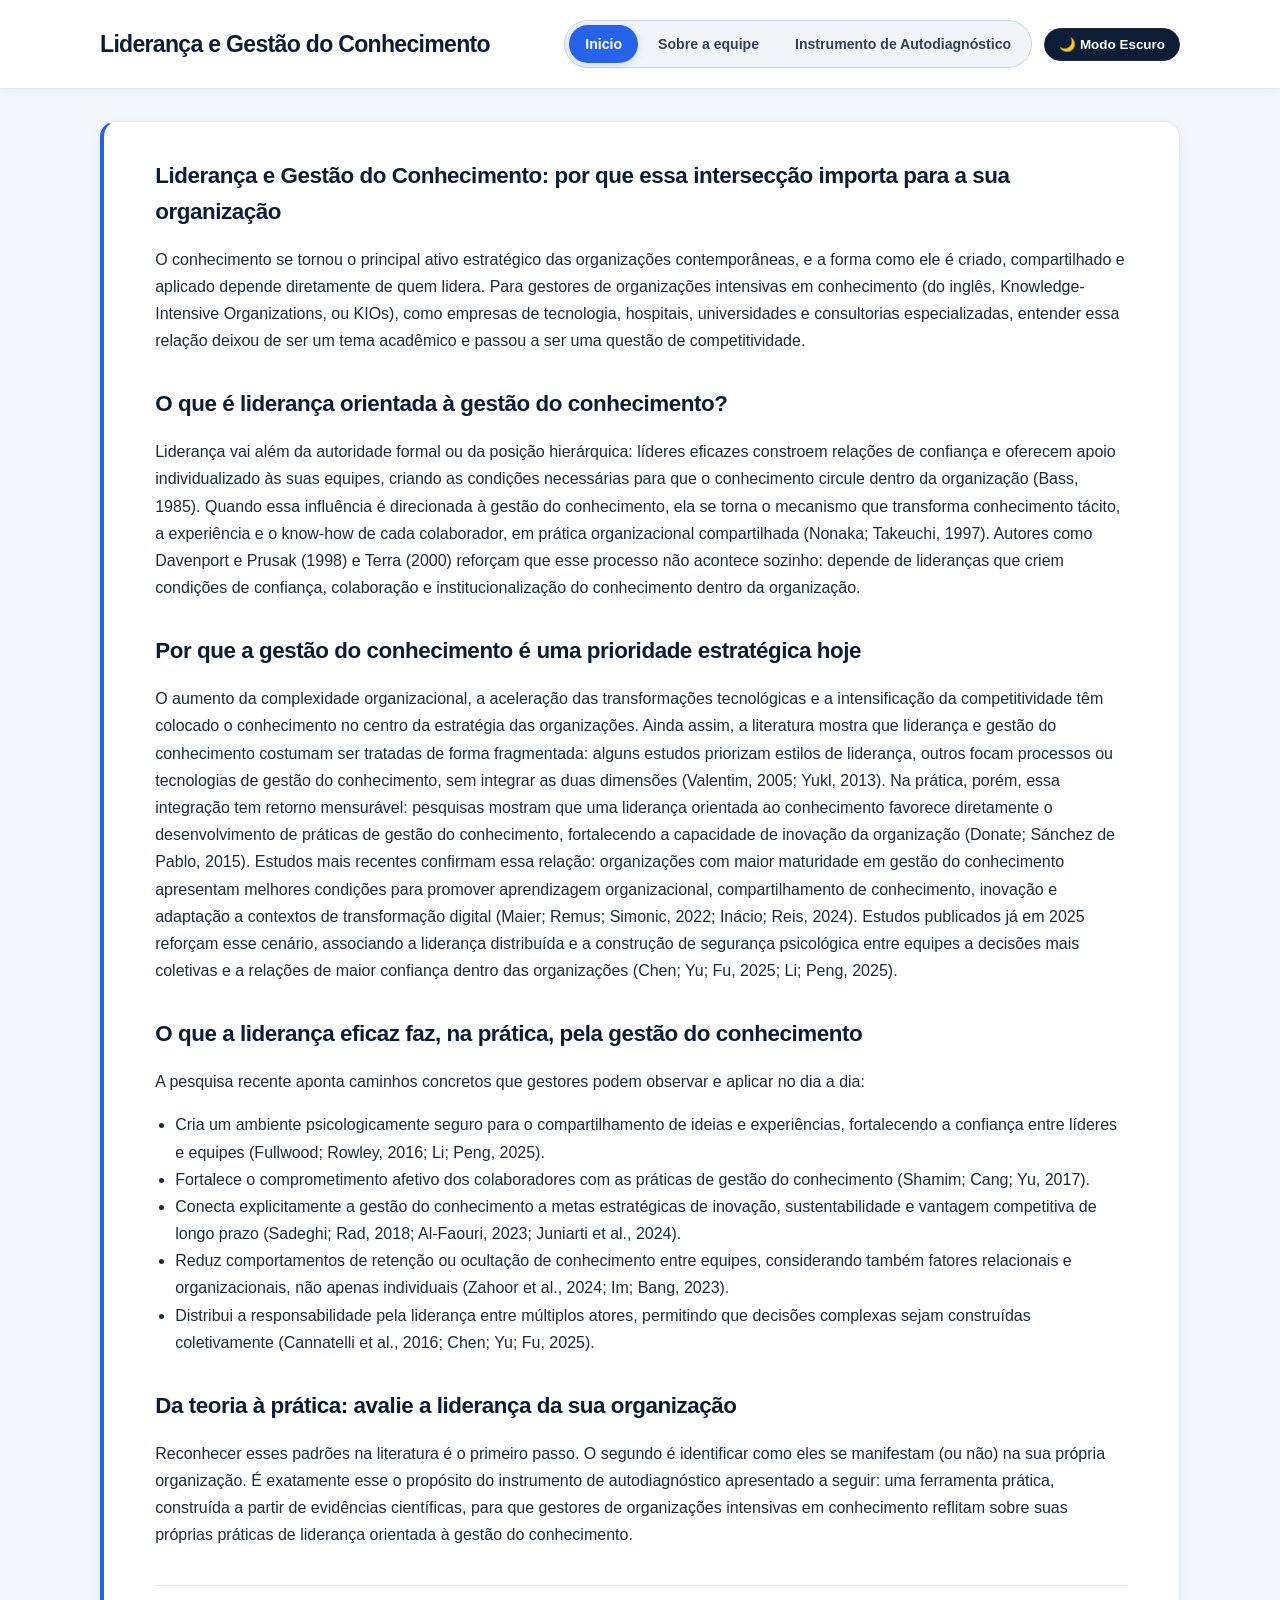
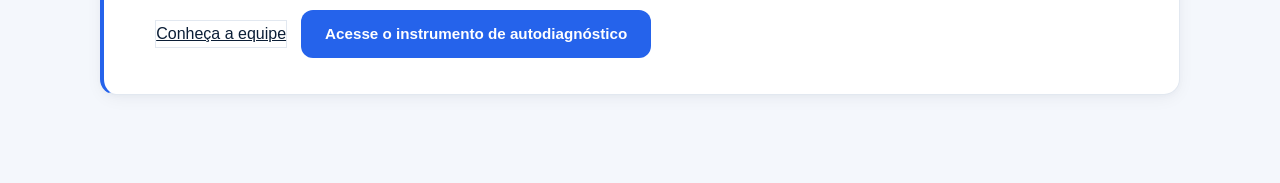
==== commit 87f70dd6: "feat: update terminology to 'instrumento de autodiagnóstico' and enhance team member profiles with n" ====
--- a/templates/project.html
+++ b/templates/project.html
@@ -28,7 +28,7 @@
           <nav class="page-nav">
             <a href="/inicio" aria-current="page">Inicio</a>
             <a href="/equipe">Sobre a equipe</a>
-            <a href="/formulario">Formulário</a>
+            <a href="/instrumento-de-autodiagnostico">Instrumento de Autodiagnóstico</a>
           </nav>
           <button id="themeToggle" class="theme-toggle" type="button" aria-label="Alternar tema">🌙 Modo Escuro</button>
         </div>
@@ -55,7 +55,7 @@
         <p>Reconhecer esses padrões na literatura é o primeiro passo. O segundo é identificar como eles se manifestam (ou não) na sua própria organização. É exatamente esse o propósito do instrumento de autodiagnóstico apresentado a seguir: uma ferramenta prática, construída a partir de evidências científicas, para que gestores de organizações intensivas em conhecimento reflitam sobre suas próprias práticas de liderança orientada à gestão do conhecimento.</p>
         <div class="page-actions">
           <a class="btn-secondary" href="/equipe">Conheça a equipe</a>
-          <a class="btn-submit" href="/formulario">Faça sua autoavaliação</a>
+          <a class="btn-submit" href="/instrumento-de-autodiagnostico">Acesse o instrumento de autodiagnóstico</a>
         </div>
       </article>
     </main>
--- a/static/style.css
+++ b/static/style.css
@@ -282,7 +282,7 @@
 }
 
 /* --------------------------------------------------------------------------
-   Formulário de Avaliação e Escala Likert
+   Instrumento de Autodiagnóstico e Escala Likert
    -------------------------------------------------------------------------- */
 .survey-progress {
   position: sticky;
@@ -804,6 +804,17 @@
   transition: background 0.15s ease, color 0.15s ease;
 }
 
+.member-social a i {
+  font-size: 1.05rem;
+  line-height: 1;
+}
+
+.member-social a img {
+  width: 18px;
+  height: 18px;
+  object-fit: contain;
+}
+
 .member-social a:hover {
   background: var(--accent);
   border-color: var(--accent);
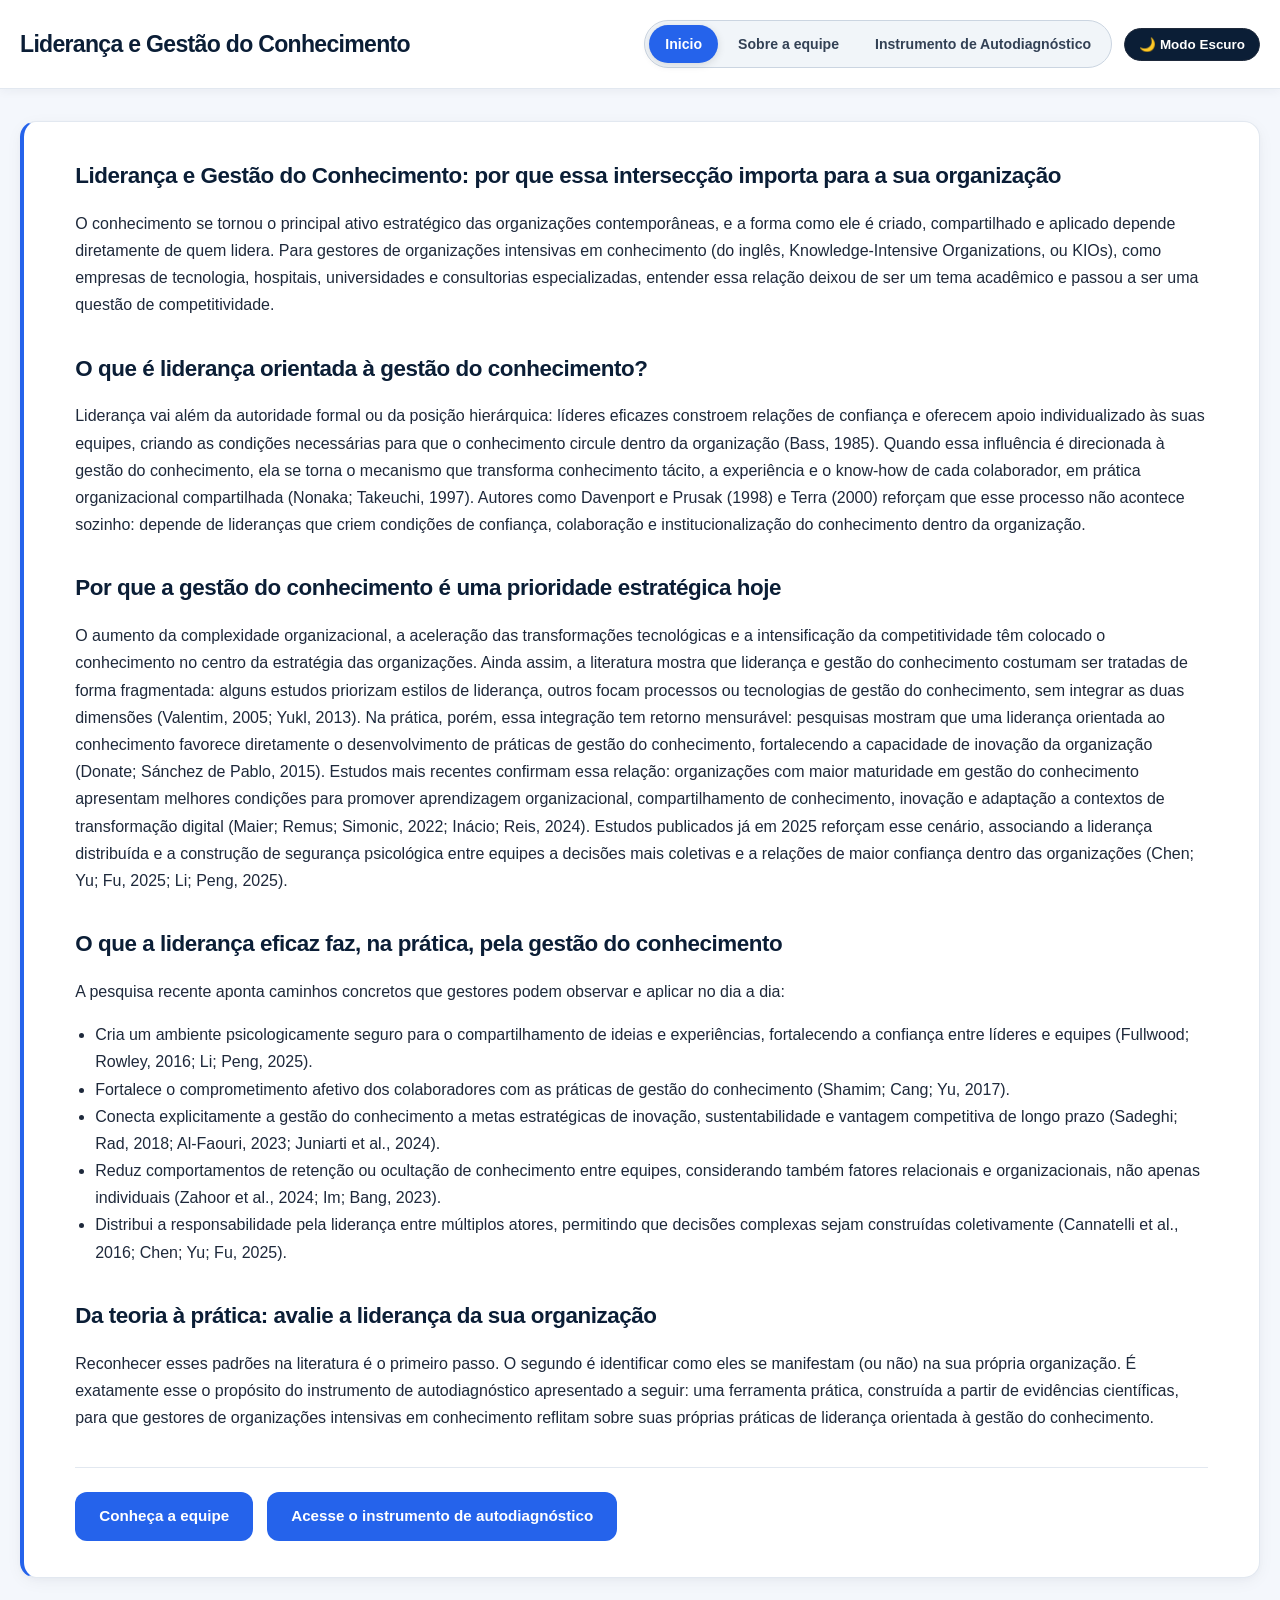
==== commit f6b90b5c: "feat: update layout and responsiveness in CSS, add new icons for LinkedIn and ResearchGate, and refi" ====
--- a/templates/project.html
+++ b/templates/project.html
@@ -3,7 +3,7 @@
   <head>
     <meta charset="UTF-8" />
     <meta name="viewport" content="width=device-width, initial-scale=1.0" />
-    <title>Inicio | Autodiagnóstico de Liderança</title>
+    <title> Inicio | Liderança e Gestão do Conhecimento</title>
     <link rel="preconnect" href="https://fonts.googleapis.com">
     <link rel="preconnect" href="https://fonts.gstatic.com" crossorigin>
     <link rel="stylesheet" href="/static/style.css" />
@@ -54,7 +54,7 @@
         <h2>Da teoria à prática: avalie a liderança da sua organização</h2>
         <p>Reconhecer esses padrões na literatura é o primeiro passo. O segundo é identificar como eles se manifestam (ou não) na sua própria organização. É exatamente esse o propósito do instrumento de autodiagnóstico apresentado a seguir: uma ferramenta prática, construída a partir de evidências científicas, para que gestores de organizações intensivas em conhecimento reflitam sobre suas próprias práticas de liderança orientada à gestão do conhecimento.</p>
         <div class="page-actions">
-          <a class="btn-secondary" href="/equipe">Conheça a equipe</a>
+          <a class="btn-submit" href="/equipe">Conheça a equipe</a>
           <a class="btn-submit" href="/instrumento-de-autodiagnostico">Acesse o instrumento de autodiagnóstico</a>
         </div>
       </article>
--- a/static/style.css
+++ b/static/style.css
@@ -135,7 +135,7 @@
 }
 
 .container {
-  width: min(1080px, calc(100% - 32px));
+  width: min(1240px, calc(100% - 40px));
   margin: 0 auto;
 }
 
@@ -589,7 +589,7 @@
 
 .results-layout {
   display: grid;
-  grid-template-columns: minmax(0, 1fr) minmax(320px, 0.9fr);
+  grid-template-columns: minmax(0, 1.1fr) minmax(300px, 0.9fr);
   align-items: center;
   gap: 24px;
 }
@@ -885,6 +885,21 @@
    Responsividade
    -------------------------------------------------------------------------- */
 @media (max-width: 768px) {
+  .container {
+    width: min(100% - 24px, 680px);
+  }
+
+  main {
+    padding: 24px 0 48px;
+  }
+
+  .card,
+  .content-article,
+  .dimension-block,
+  .team-member {
+    padding: 20px;
+  }
+
   .topbar-row {
     flex-direction: column;
     align-items: flex-start;
@@ -897,7 +912,29 @@
 
   .topbar-actions {
     width: 100%;
-    justify-content: space-between;
+    align-items: stretch;
+    flex-direction: column;
+  }
+
+  .page-nav {
+    width: 100%;
+    display: grid;
+    grid-template-columns: repeat(3, minmax(0, 1fr));
+    border-radius: var(--radius-md);
+  }
+
+  .page-nav a {
+    min-width: 0;
+    min-height: 42px;
+    padding: 6px 8px;
+    font-size: 0.8rem;
+    line-height: 1.25;
+    text-align: center;
+    white-space: normal;
+  }
+
+  .theme-toggle {
+    width: 100%;
   }
 
   .question-item {
@@ -925,6 +962,15 @@
   .dimension-header {
     flex-direction: column;
     align-items: flex-start;
+  }
+
+  .scale-legend {
+    gap: 8px 10px;
+    padding: 10px 12px;
+  }
+
+  .question-item {
+    padding: 16px 0;
   }
 
   .team-member {
@@ -935,6 +981,20 @@
 
   .member-social {
     justify-content: center;
+  }
+
+  .results-header {
+    align-items: flex-start;
+  }
+
+  .result-actions,
+  .page-actions {
+    align-items: stretch;
+  }
+
+  .result-actions > *,
+  .page-actions > * {
+    width: 100%;
   }
 }
 
@@ -945,15 +1005,96 @@
     align-items: flex-start;
   }
 
+  .results-header {
+    flex-direction: column;
+  }
+
+  .results-header .btn-secondary {
+    width: 100%;
+  }
+}
+
+@media (max-width: 480px) {
+  .container {
+    width: calc(100% - 20px);
+  }
+
+  .topbar {
+    padding: 16px 0;
+  }
+
+  .topbar h1 {
+    font-size: 1.2rem;
+  }
+
+  .page-nav {
+    grid-template-columns: 1fr;
+  }
+
+  .page-nav a {
+    min-height: 38px;
+  }
+
+  .survey-progress {
+    top: 8px;
+    padding: 12px 14px;
+  }
+
+  .progress-copy {
+    align-items: flex-start;
+    flex-direction: column;
+    gap: 2px;
+    margin-bottom: 8px;
+  }
+
+  .options {
+    gap: 4px;
+  }
+
+  .options label {
+    min-height: 54px;
+    border-radius: var(--radius-sm);
+  }
+
+  .options label small {
+    font-size: 0.64rem;
+  }
+
+  .options label span {
+    width: 22px;
+    height: 22px;
+  }
+
+  .results-layout {
+    gap: 16px;
+  }
+
+  .radar-wrap canvas {
+    max-height: 320px;
+  }
+}
+
+@media (min-width: 769px) and (max-width: 1120px) {
+  .topbar-row {
+    align-items: flex-start;
+    flex-direction: column;
+  }
+
+  .topbar-actions,
   .page-nav {
     width: 100%;
+  }
+
+  .topbar-actions {
+    justify-content: space-between;
+  }
+
+  .page-nav {
     justify-content: space-around;
   }
 
   .page-nav a {
     flex: 1;
-    padding: 0 8px;
-    font-size: 0.82rem;
   }
 }
 
